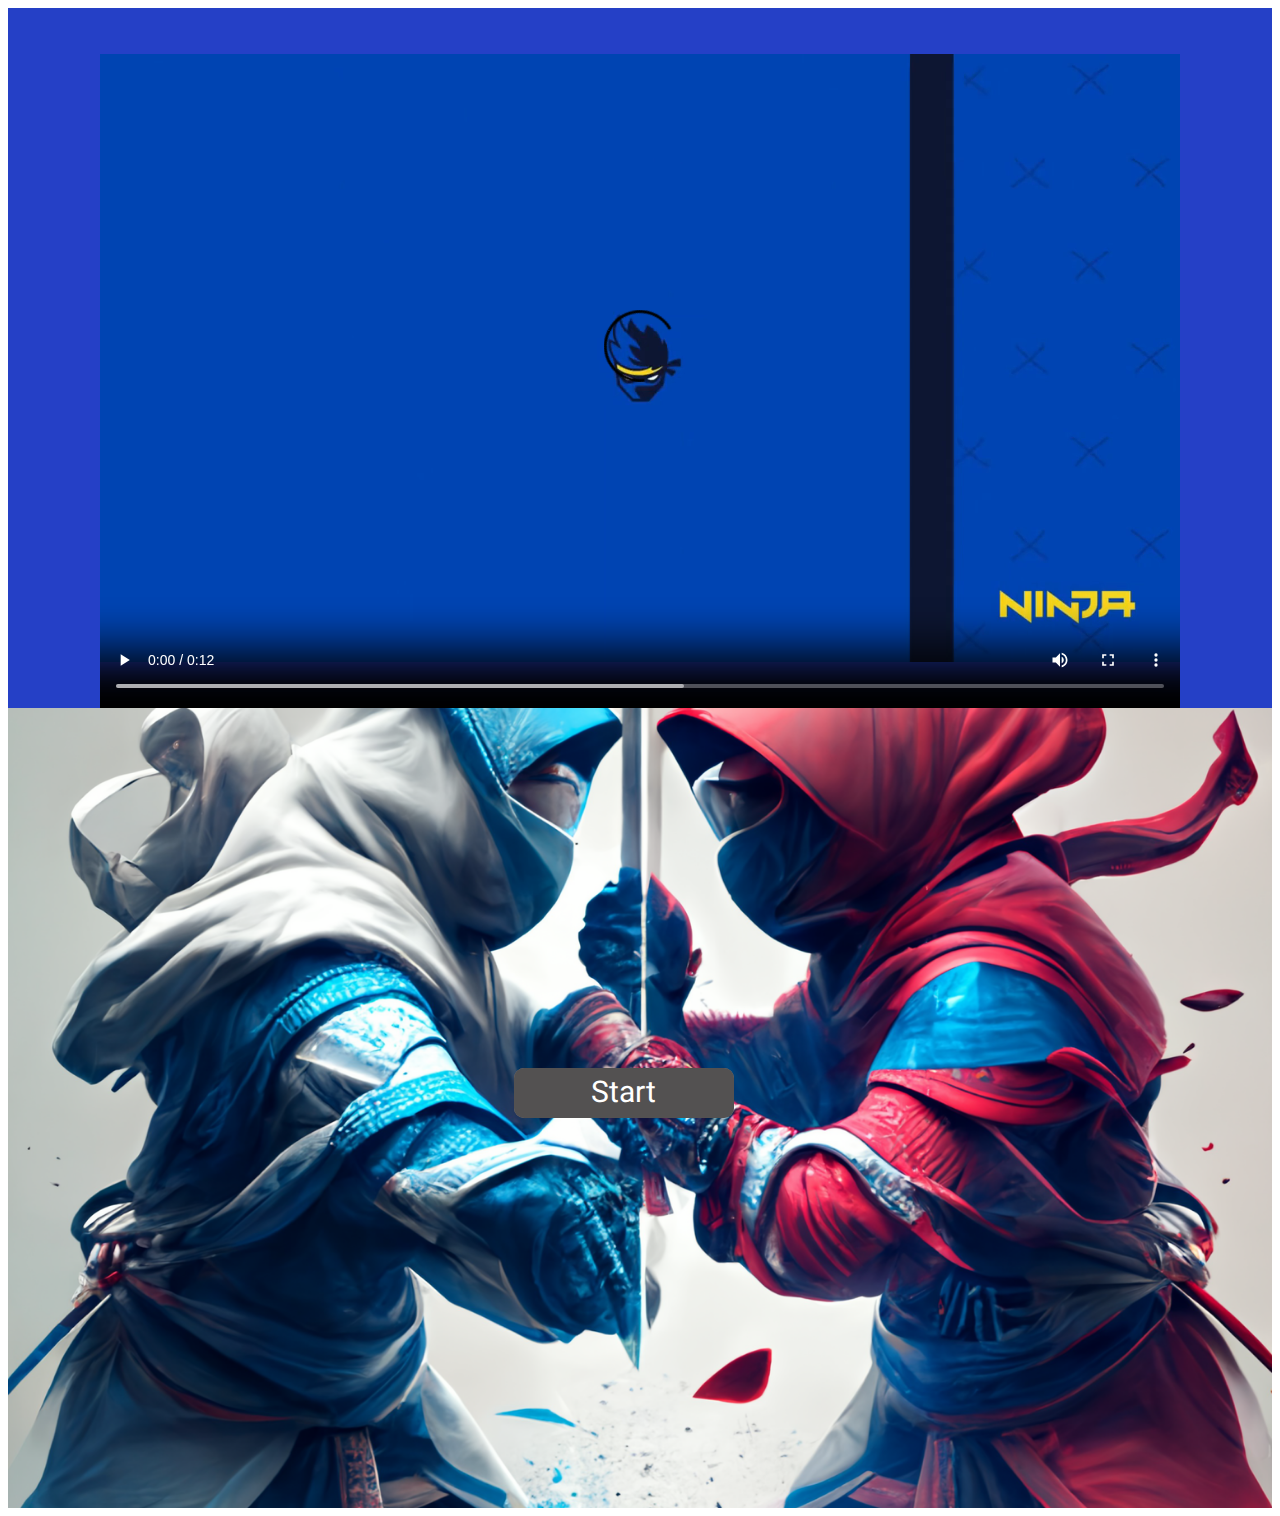
==== front.html @ b5c37002 "code is added" ====
<!DOCTYPE html>
<html lang="en">
<head>
    <meta charset="UTF-8">
    <meta http-equiv="X-UA-Compatible" content="IE=edge">
    <meta name="viewport" content="width=device-width, initial-scale=1.0">
    <title>Document</title>
    <link rel="stylesheet" href="front.css">
</head>
<body> <div class="wrapper">
    <div class="vedio_section"><video  class="video"  style="height:700px; width:1080px;margin-top: 0%;  "  autoplays controls >
    <source   src="intro.mp4"  type="video/mp4">

    
    
</video>
</div>
<div class="front_image">
     
    <button  class="glow-on-hover"   href='index.html'>  <a href="index.html">Start</a></button>
   
   
</div>
</div>
        <script>
        const video = document.querySelector(".video");
        const video_section = document.querySelector(".vedio_section");
    
    setTimeout(function() {
      video.style.display="none";
      video_section.style.display="none";


    video.controls = false;
  }, 18000);
        </script>
</body>
</html>
---- front.css ----
@import url('https://fonts.googleapis.com/css2?family=Heebo&display=swap');
*{
    font-family:'Heebo','Segoe UI', Tahoma, Geneva, Verdana, sans-serif;
   
    font-size: 30px;
}
.front_image{
    background-image: url("frontpage.png");
    position :relative;
    width: 100%;
    background-position: bottom;
   
    height: 800px;
    background-position: center;
    background-size: cover;
    background-repeat: no-repeat;
    
    
    
}

.vedio_section{
    margin-top: 0px;
    background-color: #2540c6;
    width:100%;
    height:700px;
    position:relative;
    display: flex;
    
    justify-content: center;
    align-content: stretch;
}







/* .button{
    min-width: 300px;
    min-height: 60px;
    font-family: 'Nunito', sans-serif;
    font-size: 22px;
    text-transform: uppercase;
    letter-spacing: 1.3px;
    font-weight: 700;
    color: #313133;
    background: #9cc2e1;
  background: linear-gradient(90deg, rgb(149, 187, 182) 0%, rgb(161, 219, 213) 100%);
    border: none;
    border-radius: 1000px;
    box-shadow: 12px 12px 24px rgba(156, 198, 194, 0.64);
    transition: all 0.3s ease-in-out 0s;
    cursor: pointer;
    outline: none;
    position: relative;
    top:40%;
    left:35%;
    padding: 10px;
    }
   */
   a{
    color:white;
    text-decoration: none;
   }
   .glow-on-hover {
    width: 220px;
    height: 50px;
    border: none;
    outline: none;
    color: #fff;
    background: #877c7c;
    cursor: pointer;
    position: relative;
    top:45%;
    left:40%;
    z-index: 0;
    border-radius: 10px;
}

.glow-on-hover:before {
    content: '';
    background: linear-gradient(45deg, #ff0000, #ff7300, #fffb00, #48ff00, #00ffd5, #002bff, #7a00ff, #ff00c8, #ff0000);
    position: absolute;
    top: -2px;
    left:-2px;
    background-size: 400%;
    z-index: -1;
    filter: blur(5px);
    width: calc(100% + 4px);
    height: calc(100% + 4px);
    animation: glowing 20s linear infinite;
    opacity: 0;
    transition: opacity .3s ease-in-out;
    border-radius: 10px;
}

.glow-on-hover:active {
    color: #4b4343
}

.glow-on-hover:active:after {
    background: transparent;
}

.glow-on-hover:hover:before {
    opacity: 1;
}

.glow-on-hover:after {
    z-index: -1;
    content: '';
    position: absolute;
    width: 100%;
    height: 100%;
    background: #535151;
    left: 0;
    top: 0;
    border-radius: 10px;
}

@keyframes glowing {
    0% { background-position: 0 0; }
    50% { background-position: 400% 0; }
    100% { background-position: 0 0; }
}
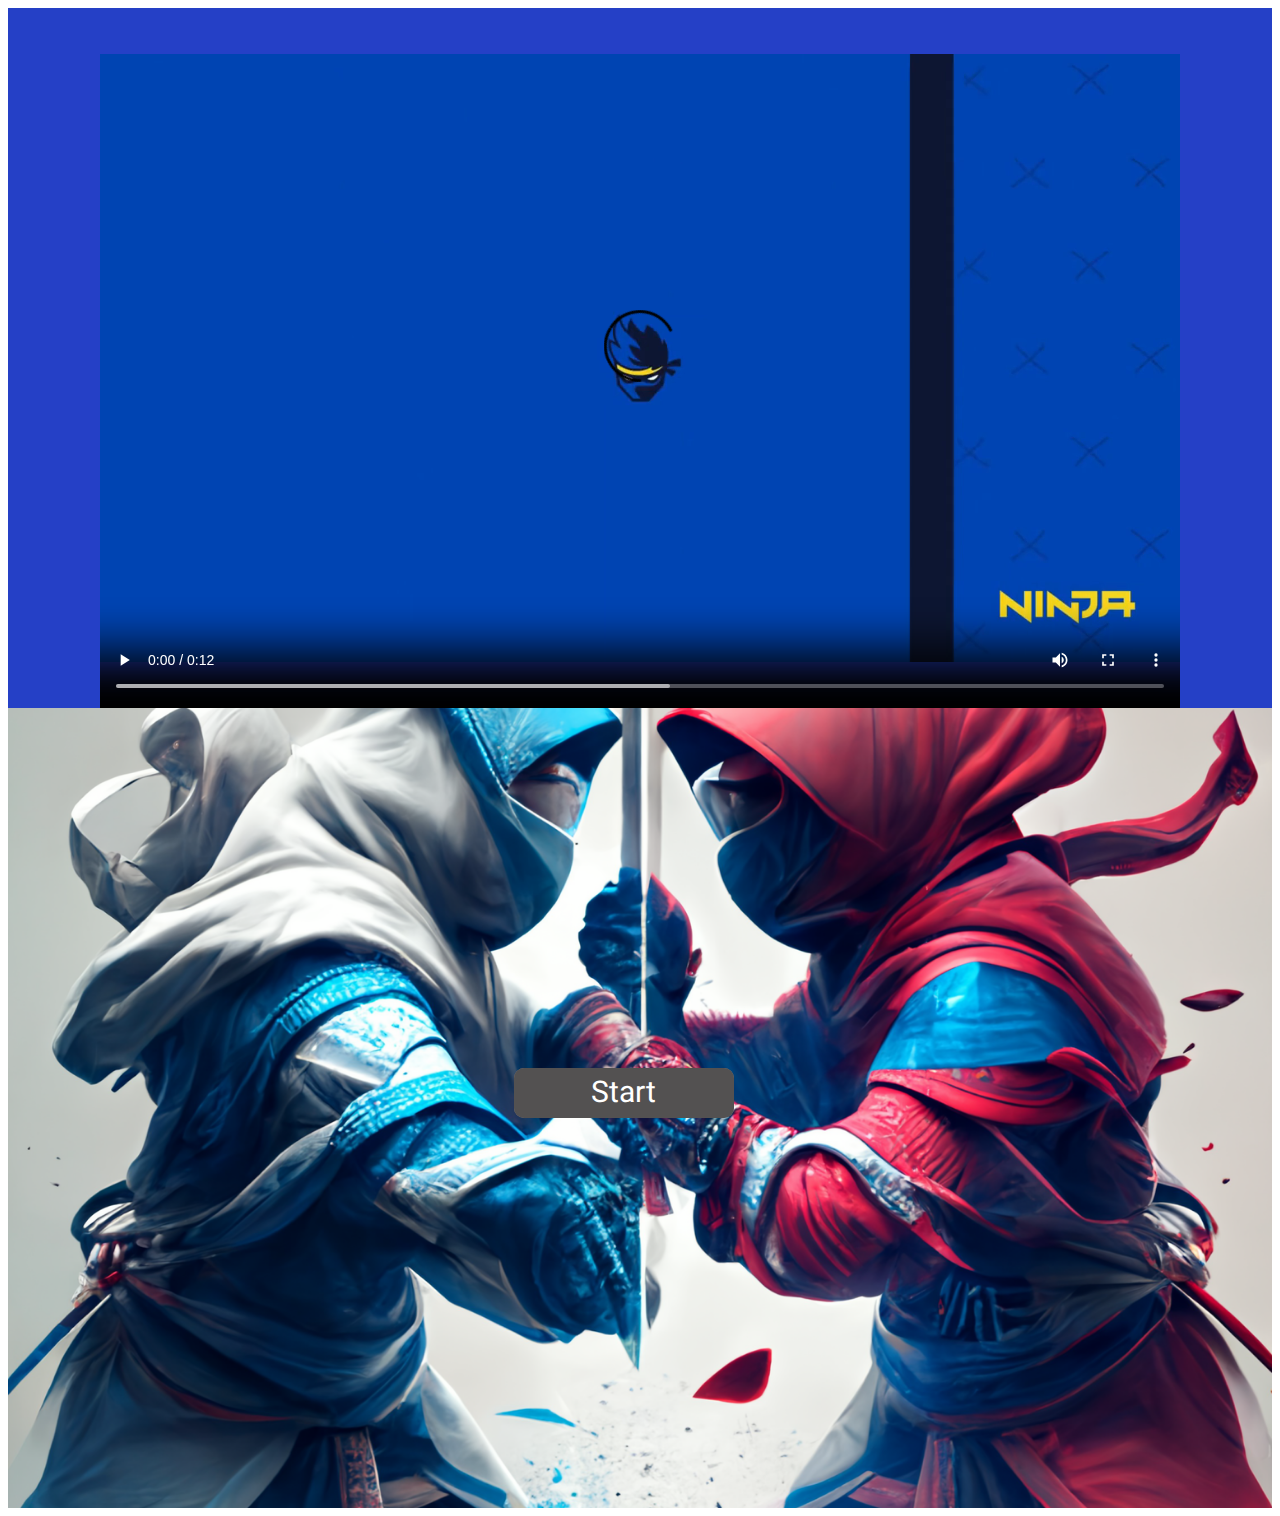
==== commit 5f0a35f6: "Add files via upload" ====
--- a/front.html
+++ b/front.html
@@ -1,38 +1,38 @@
-<!DOCTYPE html>
-<html lang="en">
-<head>
-    <meta charset="UTF-8">
-    <meta http-equiv="X-UA-Compatible" content="IE=edge">
-    <meta name="viewport" content="width=device-width, initial-scale=1.0">
-    <title>Document</title>
-    <link rel="stylesheet" href="front.css">
-</head>
-<body> <div class="wrapper">
-    <div class="vedio_section"><video  class="video"  style="height:700px; width:1080px;margin-top: 0%;  "  autoplays controls >
-    <source   src="intro.mp4"  type="video/mp4">
-
-    
-    
-</video>
-</div>
-<div class="front_image">
-     
-    <button  class="glow-on-hover"   href='index.html'>  <a href="index.html">Start</a></button>
-   
-   
-</div>
-</div>
-        <script>
-        const video = document.querySelector(".video");
-        const video_section = document.querySelector(".vedio_section");
-    
-    setTimeout(function() {
-      video.style.display="none";
-      video_section.style.display="none";
-
-
-    video.controls = false;
-  }, 18000);
-        </script>
-</body>
+<!DOCTYPE html>
+<html lang="en">
+<head>
+    <meta charset="UTF-8">
+    <meta http-equiv="X-UA-Compatible" content="IE=edge">
+    <meta name="viewport" content="width=device-width, initial-scale=1.0">
+    <title>Document</title>
+    <link rel="stylesheet" href="front.css">
+</head>
+<body> <div class="wrapper">
+    <div class="vedio_section"><video  class="video"  style="height:700px; width:1080px;margin-top: 0%;  "  autoplays controls >
+    <source   src="intro.mp4"  type="video/mp4">
+
+    
+    
+</video>
+</div>
+<div class="front_image">
+     
+    <button  class="glow-on-hover"   href='index.html'>  <a href="index.html">Start</a></button>
+   
+   
+</div>
+</div>
+        <script>
+        const video = document.querySelector(".video");
+        const video_section = document.querySelector(".vedio_section");
+    
+    setTimeout(function() {
+      video.style.display="none";
+      video_section.style.display="none";
+
+
+    video.controls = false;
+  }, 18000);
+        </script>
+</body>
 </html>--- a/front.css
+++ b/front.css
@@ -1,128 +1,128 @@
-
-  @import url('https://fonts.googleapis.com/css2?family=Heebo&display=swap');
-*{
-    font-family:'Heebo','Segoe UI', Tahoma, Geneva, Verdana, sans-serif;
-   
-    font-size: 30px;
-}
-.front_image{
-    background-image: url("frontpage.png");
-    position :relative;
-    width: 100%;
-    background-position: bottom;
-   
-    height: 800px;
-    background-position: center;
-    background-size: cover;
-    background-repeat: no-repeat;
-    
-    
-    
-}
-
-.vedio_section{
-    margin-top: 0px;
-    background-color: #2540c6;
-    width:100%;
-    height:700px;
-    position:relative;
-    display: flex;
-    
-    justify-content: center;
-    align-content: stretch;
-}
-
-
-
-
-
-
-
-/* .button{
-    min-width: 300px;
-    min-height: 60px;
-    font-family: 'Nunito', sans-serif;
-    font-size: 22px;
-    text-transform: uppercase;
-    letter-spacing: 1.3px;
-    font-weight: 700;
-    color: #313133;
-    background: #9cc2e1;
-  background: linear-gradient(90deg, rgb(149, 187, 182) 0%, rgb(161, 219, 213) 100%);
-    border: none;
-    border-radius: 1000px;
-    box-shadow: 12px 12px 24px rgba(156, 198, 194, 0.64);
-    transition: all 0.3s ease-in-out 0s;
-    cursor: pointer;
-    outline: none;
-    position: relative;
-    top:40%;
-    left:35%;
-    padding: 10px;
-    }
-   */
-   a{
-    color:white;
-    text-decoration: none;
-   }
-   .glow-on-hover {
-    width: 220px;
-    height: 50px;
-    border: none;
-    outline: none;
-    color: #fff;
-    background: #877c7c;
-    cursor: pointer;
-    position: relative;
-    top:45%;
-    left:40%;
-    z-index: 0;
-    border-radius: 10px;
-}
-
-.glow-on-hover:before {
-    content: '';
-    background: linear-gradient(45deg, #ff0000, #ff7300, #fffb00, #48ff00, #00ffd5, #002bff, #7a00ff, #ff00c8, #ff0000);
-    position: absolute;
-    top: -2px;
-    left:-2px;
-    background-size: 400%;
-    z-index: -1;
-    filter: blur(5px);
-    width: calc(100% + 4px);
-    height: calc(100% + 4px);
-    animation: glowing 20s linear infinite;
-    opacity: 0;
-    transition: opacity .3s ease-in-out;
-    border-radius: 10px;
-}
-
-.glow-on-hover:active {
-    color: #4b4343
-}
-
-.glow-on-hover:active:after {
-    background: transparent;
-}
-
-.glow-on-hover:hover:before {
-    opacity: 1;
-}
-
-.glow-on-hover:after {
-    z-index: -1;
-    content: '';
-    position: absolute;
-    width: 100%;
-    height: 100%;
-    background: #535151;
-    left: 0;
-    top: 0;
-    border-radius: 10px;
-}
-
-@keyframes glowing {
-    0% { background-position: 0 0; }
-    50% { background-position: 400% 0; }
-    100% { background-position: 0 0; }
+
+  @import url('https://fonts.googleapis.com/css2?family=Heebo&display=swap');
+*{
+    font-family:'Heebo','Segoe UI', Tahoma, Geneva, Verdana, sans-serif;
+   
+    font-size: 30px;
+}
+.front_image{
+    background-image: url("frontpage.png");
+    position :relative;
+    width: 100%;
+    background-position: bottom;
+   
+    height: 800px;
+    background-position: center;
+    background-size: cover;
+    background-repeat: no-repeat;
+    
+    
+    
+}
+
+.vedio_section{
+    margin-top: 0px;
+    background-color: #2540c6;
+    width:100%;
+    height:700px;
+    position:relative;
+    display: flex;
+    
+    justify-content: center;
+    align-content: stretch;
+}
+
+
+
+
+
+
+
+/* .button{
+    min-width: 300px;
+    min-height: 60px;
+    font-family: 'Nunito', sans-serif;
+    font-size: 22px;
+    text-transform: uppercase;
+    letter-spacing: 1.3px;
+    font-weight: 700;
+    color: #313133;
+    background: #9cc2e1;
+  background: linear-gradient(90deg, rgb(149, 187, 182) 0%, rgb(161, 219, 213) 100%);
+    border: none;
+    border-radius: 1000px;
+    box-shadow: 12px 12px 24px rgba(156, 198, 194, 0.64);
+    transition: all 0.3s ease-in-out 0s;
+    cursor: pointer;
+    outline: none;
+    position: relative;
+    top:40%;
+    left:35%;
+    padding: 10px;
+    }
+   */
+   a{
+    color:white;
+    text-decoration: none;
+   }
+   .glow-on-hover {
+    width: 220px;
+    height: 50px;
+    border: none;
+    outline: none;
+    color: #fff;
+    background: #877c7c;
+    cursor: pointer;
+    position: relative;
+    top:45%;
+    left:40%;
+    z-index: 0;
+    border-radius: 10px;
+}
+
+.glow-on-hover:before {
+    content: '';
+    background: linear-gradient(45deg, #ff0000, #ff7300, #fffb00, #48ff00, #00ffd5, #002bff, #7a00ff, #ff00c8, #ff0000);
+    position: absolute;
+    top: -2px;
+    left:-2px;
+    background-size: 400%;
+    z-index: -1;
+    filter: blur(5px);
+    width: calc(100% + 4px);
+    height: calc(100% + 4px);
+    animation: glowing 20s linear infinite;
+    opacity: 0;
+    transition: opacity .3s ease-in-out;
+    border-radius: 10px;
+}
+
+.glow-on-hover:active {
+    color: #4b4343
+}
+
+.glow-on-hover:active:after {
+    background: transparent;
+}
+
+.glow-on-hover:hover:before {
+    opacity: 1;
+}
+
+.glow-on-hover:after {
+    z-index: -1;
+    content: '';
+    position: absolute;
+    width: 100%;
+    height: 100%;
+    background: #535151;
+    left: 0;
+    top: 0;
+    border-radius: 10px;
+}
+
+@keyframes glowing {
+    0% { background-position: 0 0; }
+    50% { background-position: 400% 0; }
+    100% { background-position: 0 0; }
 }